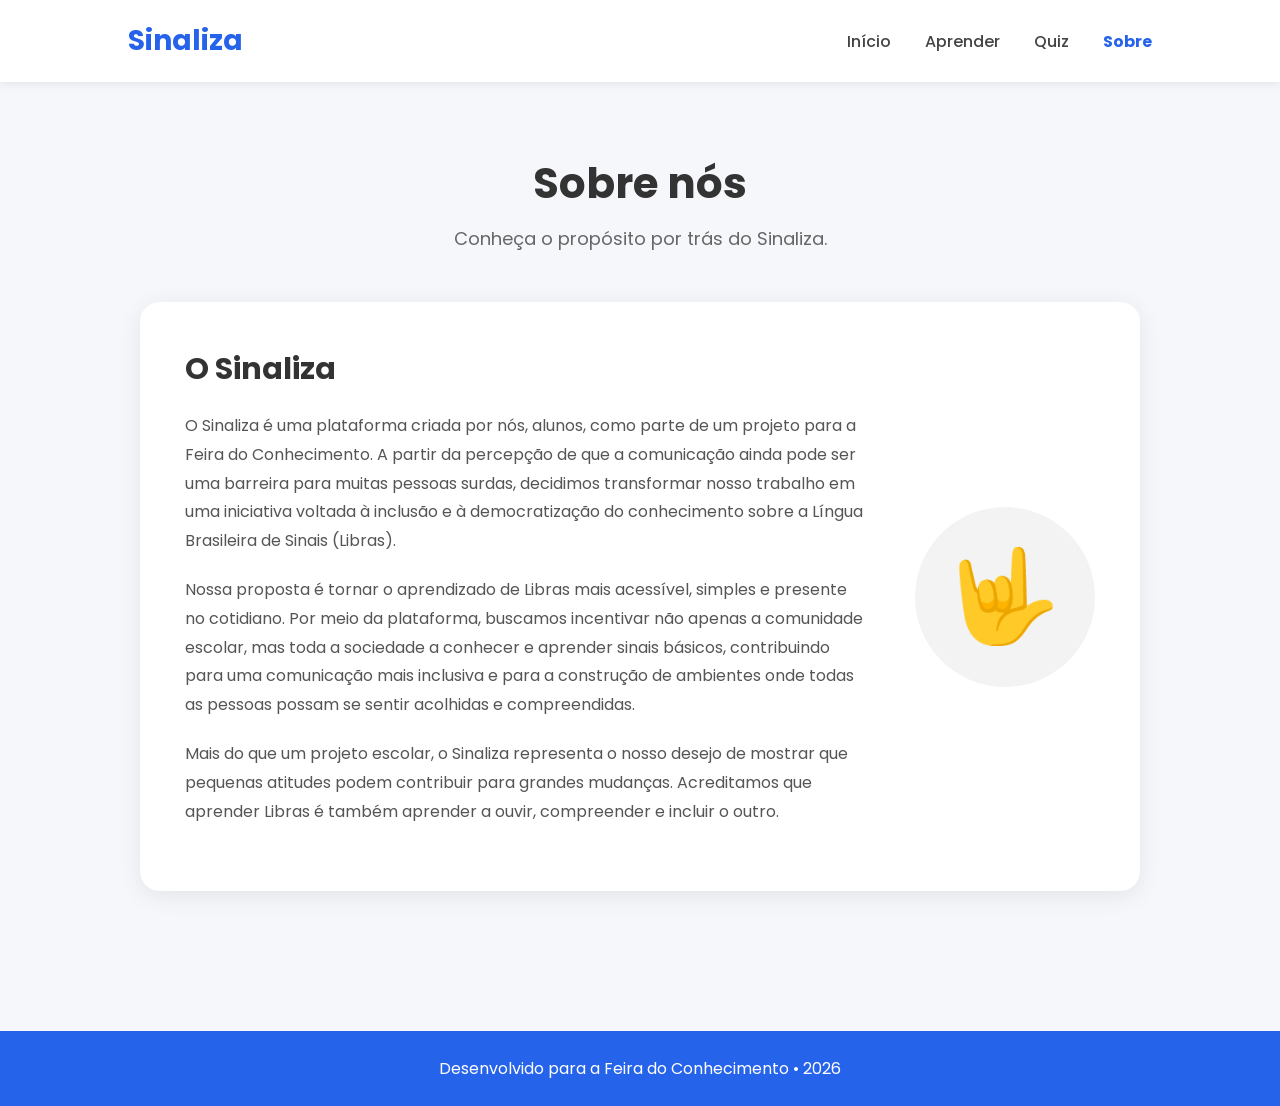
==== sobre.html @ 8c92de6c "Sinaliza v2.0" ====
<!DOCTYPE html>
<html lang="pt-BR">
<head>
  <meta charset="UTF-8">
  <meta name="viewport" content="width=device-width, initial-scale=1.0">

  <title>Sobre nós - Sinaliza</title>

  <link rel="stylesheet" href="css/style.css">

  <link href="https://fonts.googleapis.com/css2?family=Poppins:wght@300;400;500;600;700&display=swap" rel="stylesheet">

  <link rel="icon" href="data:image/svg+xml,<svg xmlns=%22http://www.w3.org/2000/svg%22 viewBox=%220 0 100 100%22><text y=%22.9em%22 font-size=%2290%22>🤟</text></svg>">
</head>

<body>

  <header>
    <div class="logo">Sinaliza</div>

    <nav>
      <a href="index.html">Início</a>
      <a href="aprender.html">Aprender</a>
      <a href="quiz.html">Quiz</a>
      <a href="sobre.html" class="ativo">Sobre</a>
    </nav>
  </header>

  <main>

    <section class="banner-sobre">
      <h1>Sobre nós</h1>
      <p>Conheça o propósito por trás do Sinaliza.</p>
    </section>

    <section class="sobre-conteudo">

      <div class="sobre-texto">

        <h2>O Sinaliza</h2>

        <p>
          O Sinaliza é uma plataforma criada por nós, alunos, como parte de um projeto para a Feira do Conhecimento. A partir da percepção de que a comunicação ainda pode ser uma barreira para muitas pessoas surdas, decidimos transformar nosso trabalho em uma iniciativa voltada à inclusão e à democratização do conhecimento sobre a Língua Brasileira de Sinais (Libras).
        </p>

        <p>
          Nossa proposta é tornar o aprendizado de Libras mais acessível, simples e presente no cotidiano. Por meio da plataforma, buscamos incentivar não apenas a comunidade escolar, mas toda a sociedade a conhecer e aprender sinais básicos, contribuindo para uma comunicação mais inclusiva e para a construção de ambientes onde todas as pessoas possam se sentir acolhidas e compreendidas.
        </p>

        <p>
          Mais do que um projeto escolar, o Sinaliza representa o nosso desejo de mostrar que pequenas atitudes podem contribuir para grandes mudanças. Acreditamos que aprender Libras é também aprender a ouvir, compreender e incluir o outro.
        </p>

      </div>

      <div class="sobre-icone">
        🤟
      </div>

    </section>

  </main>

  <footer>
    Desenvolvido para a Feira do Conhecimento • 2026
  </footer>

</body>
</html>
---- css/style.css ----
/* =========================
   Base
========================= */

* {
  margin: 0;
  padding: 0;
  box-sizing: border-box;
}

body {
  min-height: 100vh;
  display: flex;
  flex-direction: column;
  background: #f5f7fb;
  color: #333;
  font-family: "Poppins", sans-serif;
}

main {
  flex: 1;
}

a {
  text-decoration: none;
}

button,
.btn {
  font: inherit;
}

button {
  border: 0;
  cursor: pointer;
}

/* =========================
   Cabeçalho
========================= */

header {
  display: flex;
  align-items: center;
  justify-content: space-between;
  padding: 20px 10%;
  background: #fff;
  box-shadow: 0 2px 10px rgba(0, 0, 0, 0.08);
}

.logo {
  color: #2563eb;
  font-size: 28px;
  font-weight: 700;
}

nav a {
  margin-left: 30px;
  color: #444;
  font-weight: 500;
  transition: color 0.3s;
}

nav a:hover,
nav a.ativo {
  color: #2563eb;
}

nav a.ativo {
  font-weight: 700;
}

/* =========================
   Botões
========================= */

.btn,
button:not(.btn-comecar):not(.opcao):not(.btn-secundario) {
  display: inline-flex;
  align-items: center;
  justify-content: center;
  padding: 15px 35px;
  border-radius: 12px;
  background: #2563eb;
  color: #fff;
  font-size: 18px;
  transition: 0.3s;
}

.btn:hover,
button:not(.btn-comecar):not(.opcao):not(.btn-secundario):hover {
  background: #1d4ed8;
  transform: translateY(-3px);
}

/* =========================
   Página inicial
========================= */

.hero {
  display: flex;
  align-items: center;
  justify-content: space-between;
  gap: 40px;
  padding: 80px 10%;
}

.hero-text {
  width: 55%;
}

.hero-text h1 {
  margin-bottom: 20px;
  color: #1f2937;
  font-size: 50px;
}

.hero-text p {
  margin-bottom: 30px;
  color: #555;
  font-size: 18px;
  line-height: 1.8;
}

.hero-image {
  font-size: 180px;
  animation: flutuar 2s infinite alternate;
}

@keyframes flutuar {
  to {
    transform: translateY(-18px);
  }
}

.cards {
  display: grid;
  grid-template-columns: repeat(2, 400px);
  justify-content: center;
  gap: 30px;
  padding: 50px 10%;
}

.card,
.categoria-card,
.quiz,
.nivel,
.resultado {
  background: #fff;
  box-shadow: 0 10px 25px rgba(0, 0, 0, 0.08);
}

.card {
  padding: 35px;
  border-radius: 20px;
  transition: transform 0.3s;
}

.card:hover {
  transform: translateY(-8px);
}

.card h2 {
  margin-bottom: 15px;
  color: #2563eb;
}

.objetivo {
  padding: 70px 10%;
  text-align: center;
}

.objetivo h2 {
  margin-bottom: 20px;
  font-size: 40px;
}

.objetivo p {
  max-width: 900px;
  margin: auto;
  color: #555;
  line-height: 2;
}

/* =========================
   Página Aprender
========================= */

.banner-aprender {
  padding: 80px 20px;
  background: linear-gradient(135deg, #2563eb, #1d4ed8);
  color: #fff;
  text-align: center;
}

.banner-aprender h1 {
  margin-bottom: 15px;
  font-size: 50px;
}

.banner-aprender p {
  font-size: 20px;
}

.categorias {
  display: grid;
  grid-template-columns: repeat(auto-fit, minmax(240px, 1fr));
  gap: 25px;
  padding: 50px 10%;
}

.categoria-card {
  min-height: 285px;
  display: flex;
  flex-direction: column;
  align-items: center;
  padding: 35px 25px;
  border-radius: 20px;
  text-align: center;
  transition:
    transform 0.3s,
    box-shadow 0.3s;
}

.categoria-card:hover {
  transform: translateY(-8px);
  box-shadow: 0 14px 30px rgba(0, 0, 0, 0.12);
}

.icone {
  margin-bottom: 20px;
  font-size: 60px;
}

.categoria-card h2 {
  min-height: 58px;
  display: flex;
  align-items: center;
  justify-content: center;
  margin-bottom: 15px;
  color: #2563eb;
  font-size: 21px;
  line-height: 1.4;
}

.btn-comecar {
  margin-top: auto;
  padding: 10px 22px;
  border: 2px solid #2563eb;
  border-radius: 10px;
  background: transparent;
  color: #2563eb;
  font-size: 15px;
  font-weight: 600;
  transition: 0.25s;
}

.btn-comecar:hover {
  background: #2563eb;
  color: #fff;
  transform: translateY(-2px);
}

/* =========================
   Quiz
========================= */

.quiz-container {
  max-width: 850px;
  margin: 50px auto;
  padding: 20px;
}

.quiz-topo {
  display: flex;
  justify-content: space-between;
  margin-bottom: 12px;
  color: #555;
  font-weight: 600;
}

.quiz-progresso {
  height: 10px;
  margin-bottom: 25px;
  overflow: hidden;
  border-radius: 20px;
  background: #e5e7eb;
}

#barraQuiz {
  width: 20%;
  height: 100%;
  border-radius: 20px;
  background: #2563eb;
  transition: width 0.3s;
}

.quiz {
  padding: 40px;
  border-radius: 20px;
}

.quiz h1 {
  margin-bottom: 30px;
  color: #1f2937;
  font-size: 26px;
}

#respostas {
  display: flex;
  flex-direction: column;
  gap: 15px;
}

.opcao {
  width: 100%;
  padding: 18px 20px;
  border: 2px solid #e5e7eb;
  border-radius: 12px;
  background: #fff;
  color: #333;
  font-size: 16px;
  text-align: left;
  transition: 0.2s;
}

.opcao:hover,
.opcao.selecionada {
  border-color: #2563eb;
}

.opcao:hover {
  background: #eff6ff;
}

.opcao.selecionada {
  background: #dbeafe;
  color: #1d4ed8;
  font-weight: 600;
}

.navegacao-quiz {
  display: flex;
  justify-content: space-between;
  gap: 15px;
  margin-top: 35px;
}

.btn-secundario {
  padding: 15px 35px;
  border-radius: 12px;
  background: #e5e7eb;
  color: #333;
  font-size: 18px;
  transition: 0.3s;
}

.btn-secundario:hover {
  background: #d1d5db;
}

.btn-secundario:disabled {
  opacity: 0.5;
  cursor: not-allowed;
  transform: none;
}

.resultado {
  display: none;
  padding: 60px 40px;
  border-radius: 20px;
  text-align: center;
}

.resultado h1 {
  margin-bottom: 20px;
  font-size: 36px;
}

.resultado h2 {
  margin-bottom: 15px;
  color: #2563eb;
}

.resultado p {
  margin-bottom: 30px;
  color: #666;
}

/* =========================
   Rodapé
========================= */

footer {
  margin-top: 80px;
  padding: 25px;
  background: #2563eb;
  color: #fff;
  text-align: center;
}

/* =========================
   Responsividade
========================= */

@media (max-width: 900px) {
  header {
    padding: 20px 5%;
  }

  nav a {
    margin-left: 15px;
  }

  .hero {
    flex-direction: column;
    padding: 60px 5%;
    text-align: center;
  }

  .hero-text {
    width: 100%;
  }

  .hero-text h1,
  .banner-aprender h1 {
    font-size: 35px;
  }

  .hero-image {
    margin-top: 20px;
    font-size: 120px;
  }

  .cards {
    grid-template-columns: 1fr;
    padding: 40px 5%;
  }

  .categorias {
    padding: 40px 5%;
  }

  .objetivo {
    padding: 50px 5%;
  }
}

@media (max-width: 600px) {
  header {
    flex-direction: column;
    gap: 15px;
  }

  nav a {
    margin: 0 7px;
    font-size: 14px;
  }

  .quiz-container {
    margin: 30px auto;
    padding: 15px;
  }

  .quiz {
    padding: 25px;
  }

  .quiz h1 {
    font-size: 21px;
  }

  .navegacao-quiz {
    flex-direction: column;
  }

  .navegacao-quiz button {
    width: 100%;
  }
}
#imagemPergunta {
  display: flex;
  justify-content: center;
  align-items: center;
  margin: 20px 0;
}

#imagemPergunta img {
  max-width: 350px;
  max-height: 350px;
  object-fit: contain;
  border-radius: 12px;
}
/* MODAL DE AVISO */

.modal-overlay {
  position: fixed;
  inset: 0;

  display: none;
  align-items: center;
  justify-content: center;

  background: rgba(0, 0, 0, 0.45);

  z-index: 9999;
}

.modal-overlay.ativo {
  display: flex;
}

.modal-aviso {
  width: 90%;
  max-width: 400px;

  padding: 35px 30px;

  background: #fff;

  border-radius: 20px;

  text-align: center;

  box-shadow: 0 15px 40px rgba(0, 0, 0, 0.2);

  animation: aparecerModal 0.2s ease;
}

.modal-icone {
  font-size: 42px;

  margin-bottom: 15px;
}

.modal-aviso h2 {
  margin-bottom: 10px;

  color: #1f2937;

  font-size: 22px;
}

.modal-aviso p {
  margin-bottom: 25px;

  color: #6b7280;

  font-size: 15px;
}

.modal-aviso button {
  padding: 12px 28px;

  border: none;

  border-radius: 10px;

  background: #2563eb;

  color: white;

  font-size: 15px;

  font-weight: 600;

  cursor: pointer;

  transition: 0.2s;
}

.modal-aviso button:hover {
  background: #1d4ed8;

  transform: translateY(-2px);
}

@keyframes aparecerModal {
  from {
    opacity: 0;
    transform: scale(0.9);
  }

  to {
    opacity: 1;
    transform: scale(1);
  }
}
/* =========================
   MODAL DAS AULAS
========================= */

.modal {
  display: none;

  position: fixed;
  inset: 0;

  z-index: 9999;

  background: rgba(0, 0, 0, 0.7);

  justify-content: center;
  align-items: center;

  padding: 20px;
}

.modal.aberto {
  display: flex;
}

.modal-conteudo {
  position: relative;

  width: 100%;
  max-width: 850px;

  background: white;

  border-radius: 20px;

  padding: 30px;

  box-shadow: 0 10px 40px rgba(0, 0, 0, 0.3);

  animation: aparecerModal 0.25s ease;
}

@keyframes aparecerModal {
  from {
    opacity: 0;
    transform: scale(0.9);
  }

  to {
    opacity: 1;
    transform: scale(1);
  }
}

.modal-conteudo h2 {
  margin: 0 45px 20px 0;

  font-size: 28px;

  color: #222;
}

/* BOTÃO FECHAR */

.fechar-modal {
  position: absolute;

  top: 12px;
  right: 18px;

  border: none;
  background: transparent;

  font-size: 35px;

  color: #555;

  cursor: pointer;

  line-height: 1;
}

.fechar-modal:hover {
  color: #000;
}

/* VÍDEO */

#videoAula {
  width: 100%;

  display: block;

  border-radius: 12px;

  background: #000;

  max-height: 500px;
}

/* DESCRIÇÃO */

#descricaoAula {
  margin-top: 20px;

  color: #555;

  font-size: 16px;

  line-height: 1.6;
}

/* CELULAR */

@media (max-width: 600px) {
  .modal {
    padding: 10px;
  }

  .modal-conteudo {
    padding: 20px;

    border-radius: 15px;
  }

  .modal-conteudo h2 {
    font-size: 22px;
  }

  #videoAula {
    border-radius: 8px;
  }

  #descricaoAula {
    font-size: 14px;
  }
}
/* =========================
   PÁGINA SOBRE
========================= */

.banner-sobre {
  text-align: center;
  padding: 70px 20px 50px;
}

.banner-sobre h1 {
  margin: 0;
  font-size: 42px;
  font-weight: 700;
}

.banner-sobre p {
  margin-top: 10px;
  font-size: 18px;
  color: #666;
}

.sobre-conteudo {
  width: 90%;
  max-width: 1000px;
  margin: 0 auto 60px;

  display: flex;
  align-items: center;
  gap: 50px;

  background: white;
  padding: 45px;

  border-radius: 20px;

  box-shadow: 0 5px 25px rgba(0, 0, 0, 0.08);
}

.sobre-texto {
  flex: 1;
}

.sobre-texto h2 {
  margin-top: 0;
  margin-bottom: 20px;

  font-size: 30px;
}

.sobre-texto p {
  color: #555;

  font-size: 16px;
  line-height: 1.8;

  margin-bottom: 20px;
}

.sobre-icone {
  width: 180px;
  height: 180px;

  flex-shrink: 0;

  display: flex;
  align-items: center;
  justify-content: center;

  font-size: 90px;

  background: #f3f3f3;

  border-radius: 50%;
}

/* CELULAR */

@media (max-width: 700px) {
  .banner-sobre {
    padding: 45px 20px 30px;
  }

  .banner-sobre h1 {
    font-size: 32px;
  }

  .banner-sobre p {
    font-size: 16px;
  }

  .sobre-conteudo {
    width: 85%;

    padding: 25px;

    flex-direction: column;

    gap: 30px;
  }

  .sobre-texto h2 {
    font-size: 26px;
  }

  .sobre-texto p {
    font-size: 15px;
    line-height: 1.7;
  }

  .sobre-icone {
    width: 130px;
    height: 130px;

    font-size: 65px;

    order: -1;
  }
}
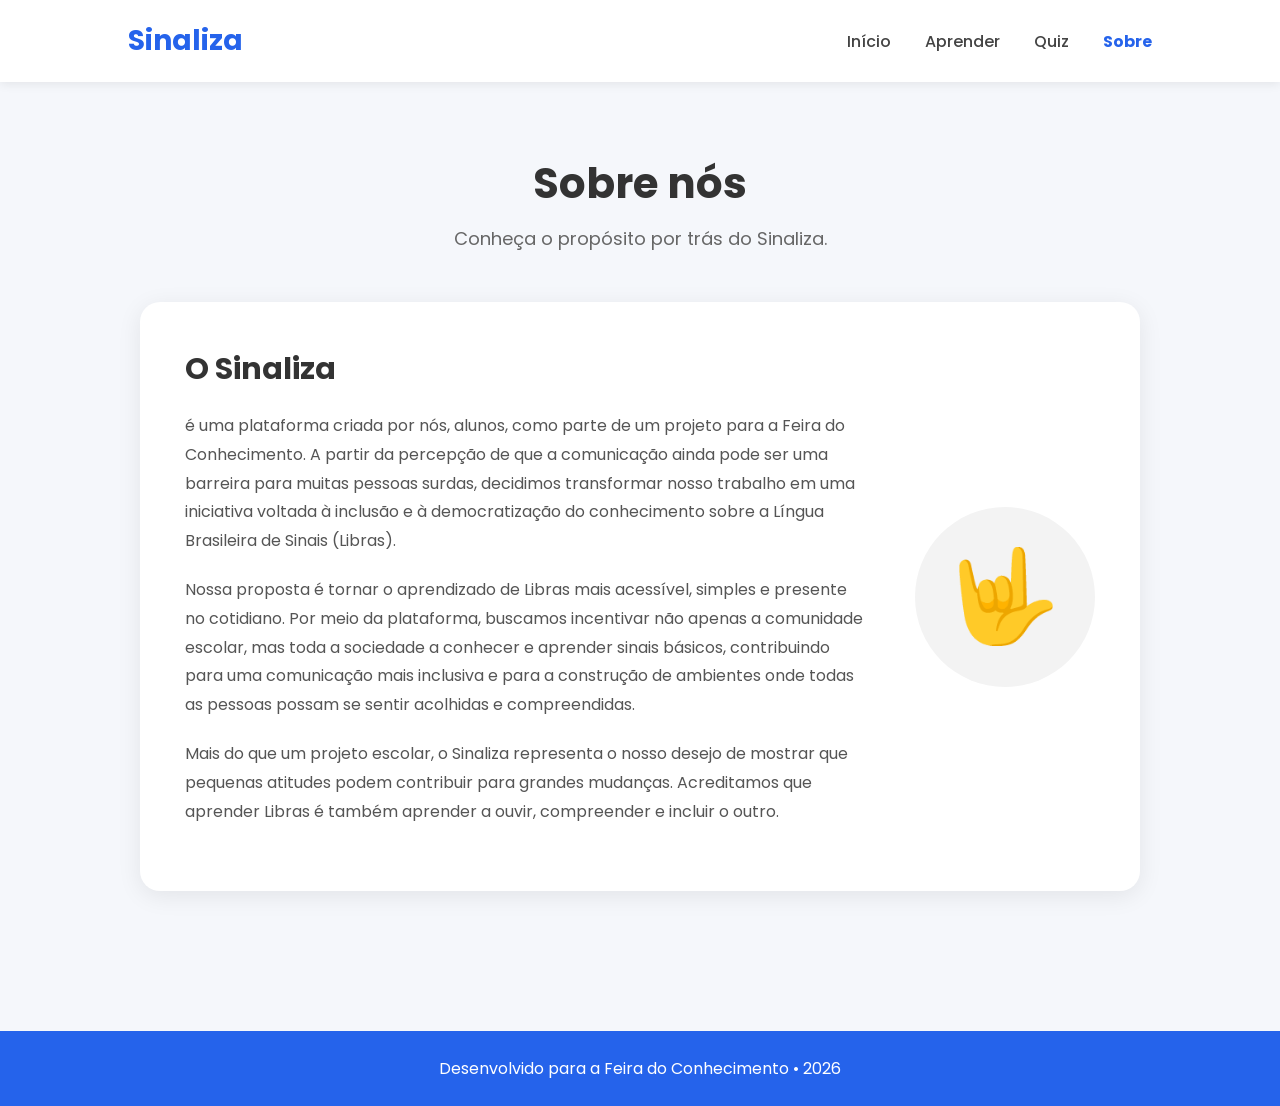
==== commit 2345ac88: "Ajustando texto" ====
--- a/sobre.html
+++ b/sobre.html
@@ -40,7 +40,7 @@
         <h2>O Sinaliza</h2>
 
         <p>
-          O Sinaliza é uma plataforma criada por nós, alunos, como parte de um projeto para a Feira do Conhecimento. A partir da percepção de que a comunicação ainda pode ser uma barreira para muitas pessoas surdas, decidimos transformar nosso trabalho em uma iniciativa voltada à inclusão e à democratização do conhecimento sobre a Língua Brasileira de Sinais (Libras).
+          é uma plataforma criada por nós, alunos, como parte de um projeto para a Feira do Conhecimento. A partir da percepção de que a comunicação ainda pode ser uma barreira para muitas pessoas surdas, decidimos transformar nosso trabalho em uma iniciativa voltada à inclusão e à democratização do conhecimento sobre a Língua Brasileira de Sinais (Libras).
         </p>
 
         <p>
@@ -66,4 +66,4 @@
   </footer>
 
 </body>
-</html>+</html>
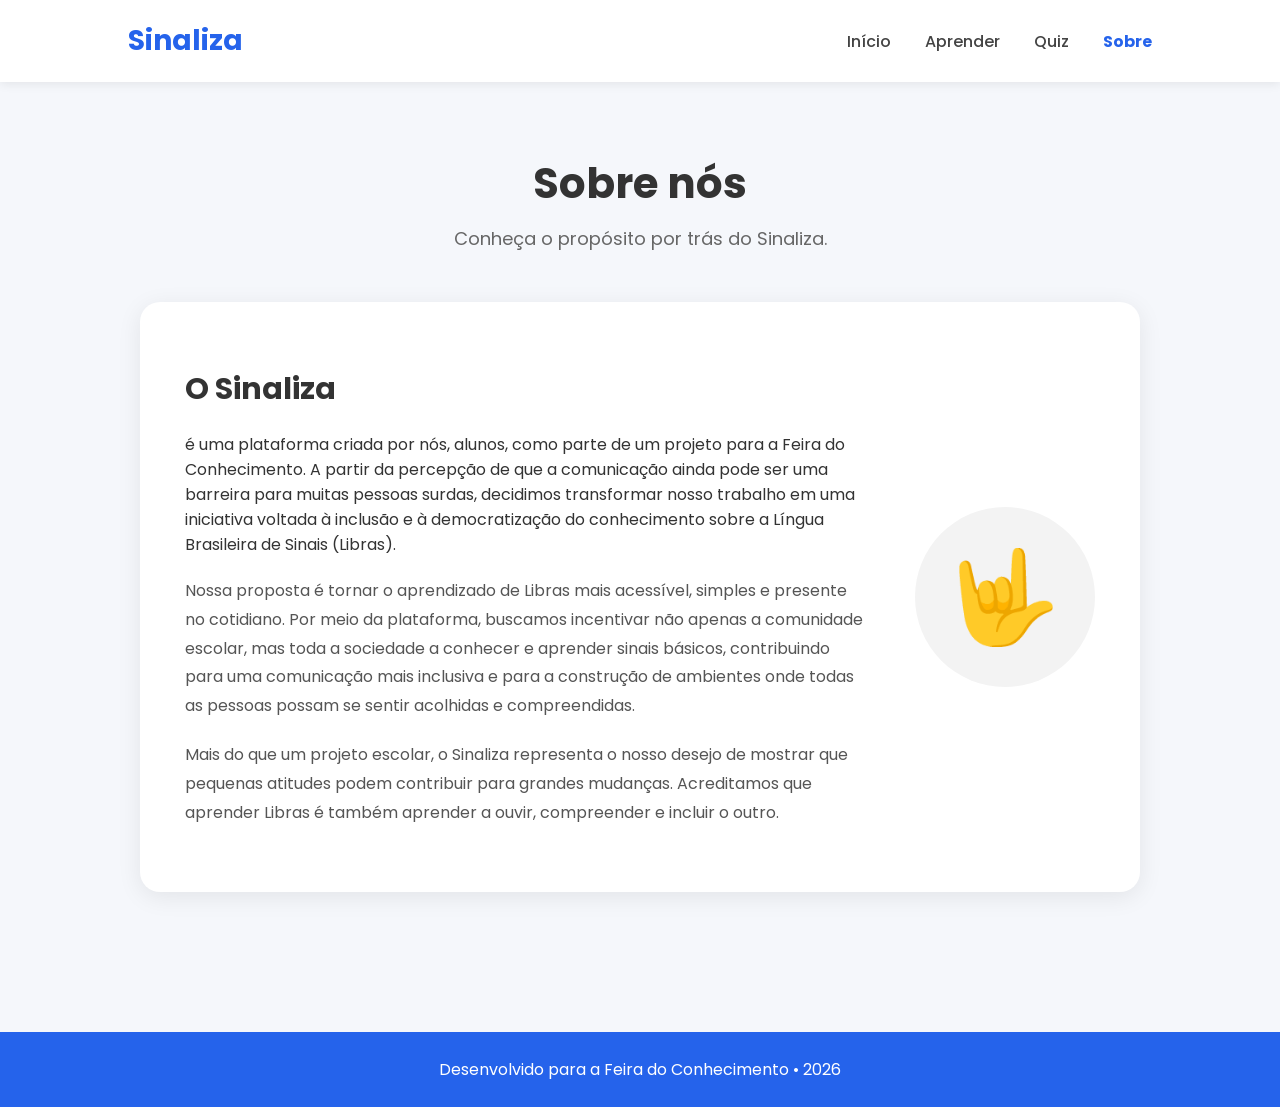
==== commit f3095a04: "Ajustando texto 1" ====
--- a/sobre.html
+++ b/sobre.html
@@ -37,10 +37,10 @@
 
       <div class="sobre-texto">
 
-        <h2>O Sinaliza</h2>
+        
 
         <p>
-          é uma plataforma criada por nós, alunos, como parte de um projeto para a Feira do Conhecimento. A partir da percepção de que a comunicação ainda pode ser uma barreira para muitas pessoas surdas, decidimos transformar nosso trabalho em uma iniciativa voltada à inclusão e à democratização do conhecimento sobre a Língua Brasileira de Sinais (Libras).
+         <h2>O Sinaliza</h2> é uma plataforma criada por nós, alunos, como parte de um projeto para a Feira do Conhecimento. A partir da percepção de que a comunicação ainda pode ser uma barreira para muitas pessoas surdas, decidimos transformar nosso trabalho em uma iniciativa voltada à inclusão e à democratização do conhecimento sobre a Língua Brasileira de Sinais (Libras).
         </p>
 
         <p>
